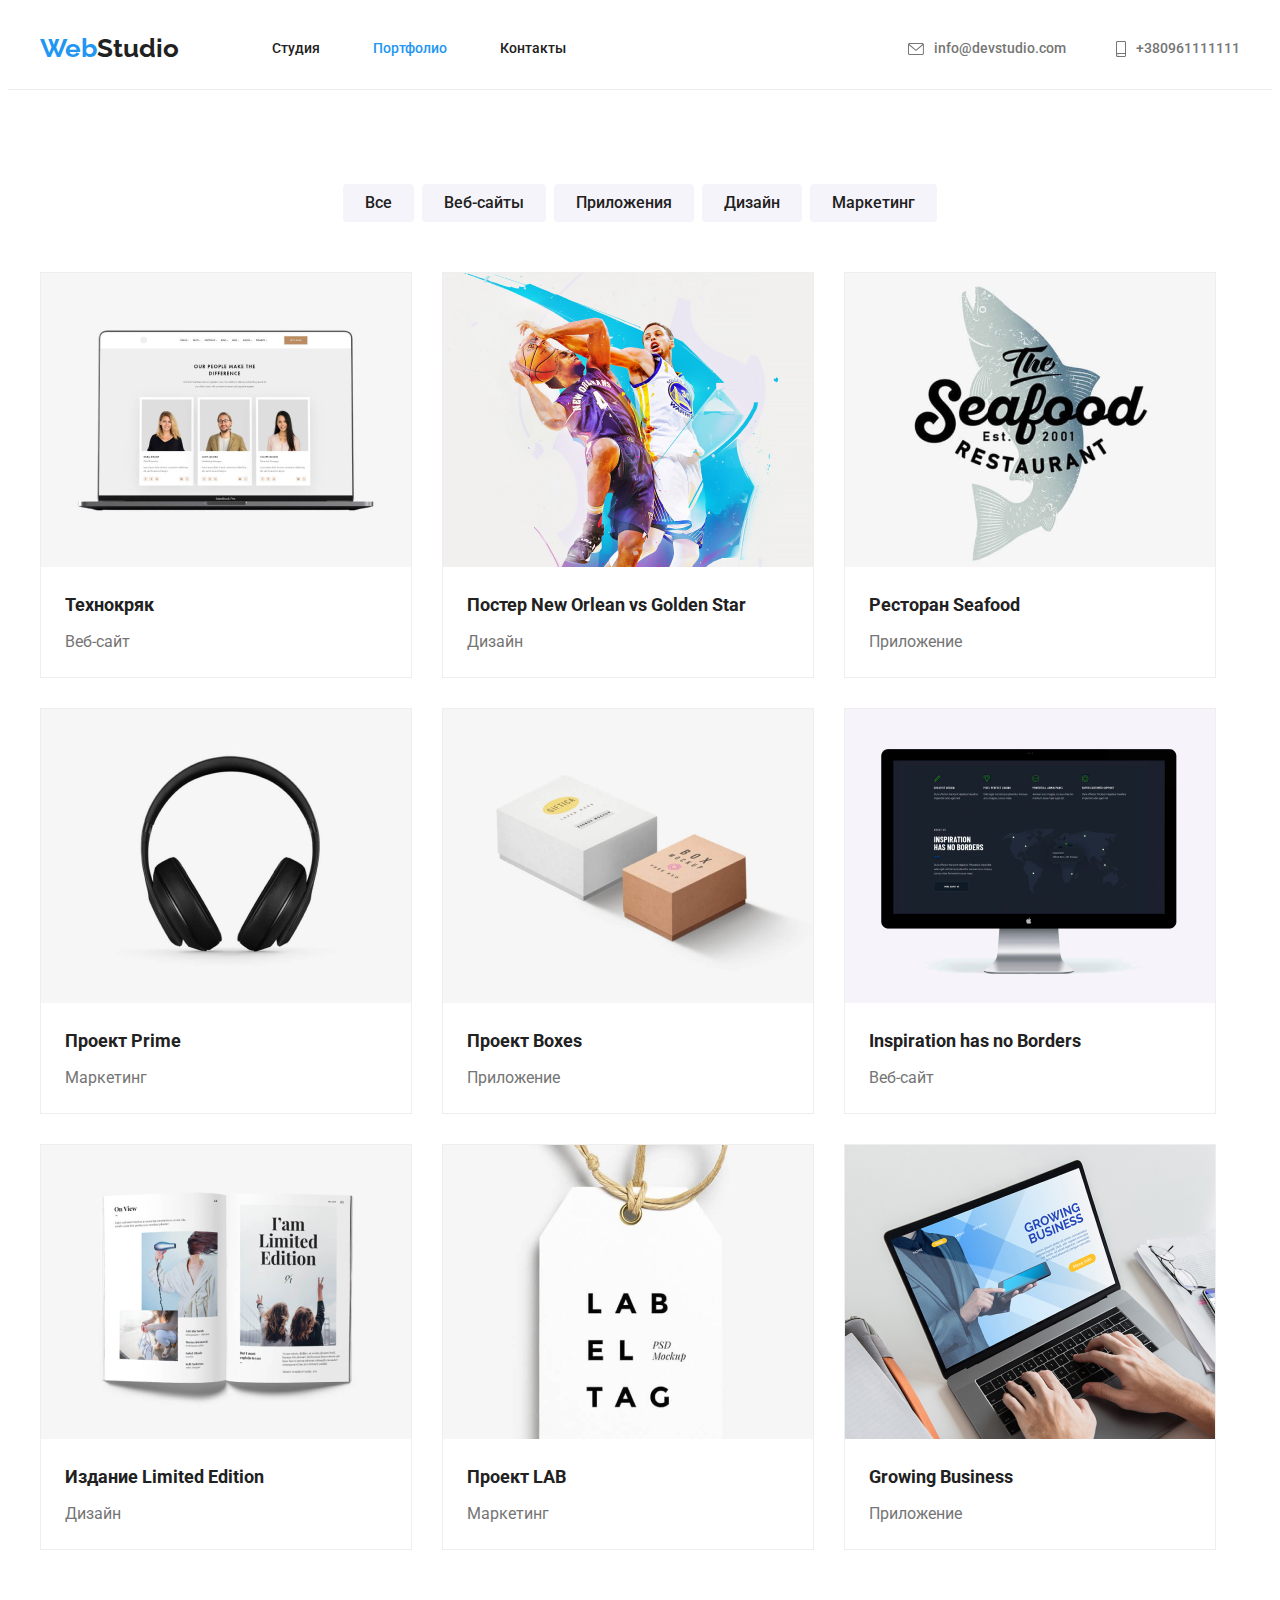
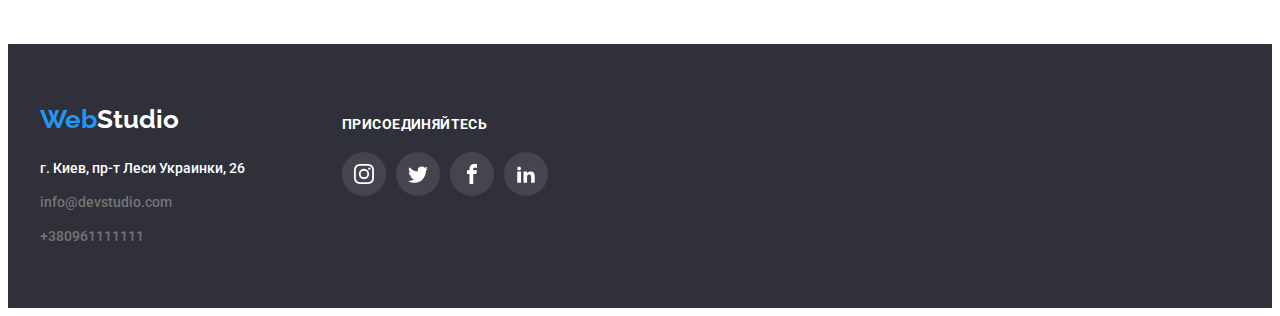
==== portfolio.html @ 9bd4706f "Исходные данные для ДЗ 5" ====
<!DOCTYPE html>
<html lang="en">
<head>
    <meta charset="UTF-8">
    <meta name="viewport" content="width=device-width, initial-scale=1.0">
    <title>Портфолио</title>
    <link 
      rel="stylesheet" href="https://cdnjs.cloudflare.com/ajax/libs/modern-normalize/1.0.0/modern-normalize.min.css"
      integrity="sha512-ISS7cAi1PEhQ8jnbJpJZMd29NlhNj4AWYyLOSp2CE/CsHxTCu+r+t0D2yoJudVrd0/8fTVPUVDzY5Tvli75u/g==" crossorigin="anonymous"
    />
    <link rel="preconnect" href="https://fonts.gstatic.com">
    <link href="https://fonts.googleapis.com/css2?family=Raleway:wght@700&family=Roboto:wght@400;500;700;900&display=swap" rel="stylesheet">
    <link rel="stylesheet" href="./css/style.css">
</head>
<body>
    <!--Шапка сайта с навигацией и контактной информацией-->
    <header class="header-type">
        <div class="container header-nav">
            <nav class="nav">    
                <a class="link-nostyle logo" href="./index.html">Web<span class="header-color">Studio</span></a> 
                 
              <ul class="ul-nostyle site-nav">
                  <li class="item"><a class="link-nostyle link-text" href="./index.html">Студия</a></li>
                  <li class="item"><a class="link-nostyle activ-page" href="#">Портфолио</a></li>
                  <li class="item"><a class="link-nostyle link-text" href="#">Контакты</a></li>
              </ul>
            </nav>
            <ul class="ul-nostyle contact-nav">
                <li class="item"><a class="link-nostyle contact-text" href="mailto:info@devstudio.com">
                                        <svg class="contact-icon" width=16 height=12>
                                           <use href="./images/symbol-defs.svg#icon-envelope"></use>
                                        </svg>
                                        <span>info@devstudio.com</span>    
                                  </a>
                </li>
                <li class="item"><a class="link-nostyle contact-text" href="tel:380961111111">
                                        <svg class="contact-icon" width=10 height=16>
                                          <use href="./images/symbol-defs.svg#icon-smartphone"></use>
                                       </svg>
                                            <span> +380961111111</span>
                                 </a>
                  </li>
             </ul>        
        </div>
  
      </header>
    <main>
        <!--Портфолио-->
        
      <section class="portfolio-cards">
          <div class="container">
               <h1 class="visually-hidden">Наше портфолио</h1>
               <ul class="ul-nostyle  filter-buttons">
                   <li class="filter-element"><button type="button" class="button secondary">Все</button></li>
                   <li class="filter-element"><button type="button" class="button secondary">Веб-сайты</button></li>
                   <li class="filter-element"><button type="button" class="button secondary">Приложения</button></li>
                   <li class="filter-element"><button type="button" class="button secondary">Дизайн</button></li>
                   <li class="filter-element"><button type="button" class="button secondary">Маркетинг</button></li>
               </ul>
        

               <ul class="ul-nostyle cards-container">
                   <li class="cards-element" >
                        <a href="#" class="cards-nostyle">
                           <img src="./images/portfolio/img01.jpg" alt="открытый ноутбук" width="370" height="294">               
                             <div class="cards-information">
                                <h2 class="title-text cards-title">Технокряк</h2>
                                <p class="cards-text">Веб-сайт</p>
                             </div>
                        </a>
                    </li>
                    <li class="cards-element" >
                        <a href="#" class="cards-nostyle">
                            <img src="./images/portfolio/img02.jpg" alt="баскетболисты" width="370" height="294">                
                               <div class="cards-information">
                                 <h2 class="title-text cards-title">Постер New Orlean vs Golden Star</h2>
                                 <p class="cards-text">Дизайн</p>
                               </div>
                         </a>
                    </li>
                    <li class="cards-element" >
                        <a href="#" class="cards-nostyle">
                            <img src="./images/portfolio/img03.jpg" alt="картинка с рыбой" width="370" height="294">                
                               <div class="cards-information">
                                  <h2 class="title-text cards-title">Ресторан Seafood</h2>
                                  <p class="cards-text">Приложение</p>
                               </div>
                        </a>
                    </li>
                    <li class="cards-element" >
                        <a href="#" class="cards-nostyle">
                            <img src="./images/portfolio/img04.jpg" alt="наушники" width="370" height="294">                
                               <div class="cards-information">
                                  <h2 class="title-text cards-title">Проект Prime</h2>
                                  <p class="cards-text">Маркетинг</p>
                               </div>
                        </a>
                    </li>
                    <li class="cards-element" >
                        <a href="#" class="cards-nostyle">
                            <img src="./images/portfolio/img05.jpg" alt="коробочки" width="370" height="294">                
                             <div class="cards-information">
                                <h2 class="title-text cards-title">Проект Boxes</h2>
                                <p class="cards-text">Приложение</p>
                             </div>
                        </a>
                    </li>
                    <li class="cards-element" >
                        <a href="#" class="cards-nostyle">
                            <img src="./images/portfolio/img06.jpg" alt="монитор" width="370" height="294">                
                            <div class="cards-information">
                                <h2 class="title-text cards-title">Inspiration has no Borders</h2>
                                <p class="cards-text">Веб-сайт</p>
                             </div>
                        </a>
                    </li>
                    <li class="cards-element" >
                        <a href="#" class="cards-nostyle">
                            <img src="./images/portfolio/img07.jpg" alt="книга" width="370" height="294">                
                              <div class="cards-information">
                                   <h2 class="title-text cards-title">Издание Limited Edition</h2>
                                   <p class="cards-text">Дизайн</p>
                              </div>
                        </a>
                    </li>
                    <li class="cards-element" >
                        <a href="#" class="cards-nostyle">
                            <img src="./images/portfolio/img08.jpg" alt="бирка" width="370" height="294">                
                              <div class="cards-information">
                                <h2 class="title-text cards-title">Проект LAB</h2>
                                <p class="cards-text">Маркетинг</p>
                             </div>
                        </a>
                    </li>
                    <li class="cards-element" >
                        <a href="#" class="cards-nostyle">
                            <img src="./images/portfolio/img09.jpg" alt="клавиатура ноутбука" width="370" height="294">                
                            <div class="cards-information">
                                 <h2 class="title-text cards-title">Growing Business</h2>
                                 <p class="cards-text">Приложение</p>
                            </div>
                        </a>
                    </li>                
                          
               </ul>
            </div>
      </section>
    </main>
    <!--Подвал-->
    <footer class="footer-type">       
      <div class="container footer-contact">
        <div class="adress-container">
         <a  href="./index.html" class="link-footer logo logo-footer">Web<span class="footer-color">Studio</span></a>          
        
         <ul class="ul-nostyle">
           <li class="footer-element">
             <address>
               <a class="link-footer footer-text" href="#">г. Киев, пр-т Леси Украинки, 26</a>
             </address>        
           </li>
           <li class="footer-element">
             <a class="link-footer footer-contact-text" href="mailto:info@devstudio.com">info@devstudio.com</a>
           </li>
           <li class="footer-element">
             <a class="link-footer footer-contact-text" href="tel:380961111111">+380961111111</a>
           </li>
         </ul>
        </div>
        <div>
          <p class="footer-social-title">присоединяйтесь</p>
          <ul class="ul-nostyle social-list">
            <li class="social-element">
               <a href="#" class="link-nostyle social-button buton-footer">       
                 <svg class="buton-icon" >
                    <use href="./images/symbol-defs.svg#icon-instagram"></use>
                 </svg>              
               </a>
             </li>
            <li class="social-element">
                 <a href="#" class="link-nostyle social-button buton-footer">       
                   <svg class="buton-icon" >
                     <use href="./images/symbol-defs.svg#icon-twitter"></use>
                   </svg>              
                 </a>
             </li>
             <li class="social-element">
                 <a href="#" class="link-nostyle social-button buton-footer">       
                     <svg class="buton-icon" >
                        <use href="./images/symbol-defs.svg#icon-facebook"></use>
                     </svg>              
                </a>
             </li>
            <li class="social-element">
                 <a href="#" class="link-nostyle social-button buton-footer">       
                    <svg class="buton-icon" >
                       <use href="./images/symbol-defs.svg#icon-linkedin2"></use>
                     </svg>              
                 </a>
             </li>
          </ul>
        </div>
    </div>
     
    </footer>   
    
</body>
</html>
---- css/style.css ----
:root {
    /* CSS переменніе к тексту */
    --primary-text-color: #757575;
    --title-text-color: #212121;
    --accent-text-color: #2196F3;
    /* CSS переменніе к фону */
    --primary-color: #ffffff;
    --secondary-color: #F5F4FA;
    --hero-footer-color: #2f303a;   
    /* переменніе к шрифту */
    --primary-font: Roboto;
    --logo-font: Raleway;
    --reserve-font: sans-serif;
}
body {
    background-color: var(--primary-color);

    font-family: var(--primary-font), var(--reserve-font);
    font-weight: 400;
    font-size: 14px;
    line-height: 1.72;

    color: var(--primary-text-color);
}
                /* Отмена стилей списка */
.ul-nostyle {
    list-style: none;
    margin: 0;
    padding: 0;
}
                /* Отмена стилей ссілок */
.link-nostyle,
.link-footer {
    display: inline-block;
    text-decoration: none;
    margin: 0;
    padding: 0;
 

    font-weight: 500;
    font-size: 14px;
    line-height: 1.14;
}
.link-nostyle:hover,
.link-nostyle:focus,
.link-footer:hover,
.link-footer:focus {
    color: var(--accent-text-color);
}

.link-nostyle {
    display: flex;
    align-items: center;
   
}

.cards-nostyle {
    text-decoration: none;
    color: var(--primary-text-color);
}

                /* Оформление цвета ссілки активной страниці */
.activ-page {
    color: var(--accent-text-color);
    padding: 32px 0;
}
                /* Оформление логотипа */
.logo {
    margin-right: 93px;
    padding-top: 25px;
    padding-bottom: 25px; 
    font-weight: 700;
    font-size: 26px;
    line-height: 1.2;
    font-family: var(--logo-font),var(--reserve-font);
    color: var(--accent-text-color);
}
.logo-footer {
    padding-top: 0px;
    padding-bottom: 0px; 
    margin-bottom: 20px;
}

.header-color {
    color: var(--title-text-color);
}
.footer-color {
    color: var(--primary-color);
}
                /* Оформление header and footer */
.header-type {
    border-bottom: 1px solid #ececec;
    background-color: var(--primary-color);
}
.link-text {
    padding: 32px 0px;
    color: var(--title-text-color);
}
.contact-text {
    padding: 32px 0px;
    color:var(--primary-text-color)
}
.footer-contact-text {
    color:var(--primary-text-color)
}
.footer-type,
.hero-type  {
    background-color: var(--hero-footer-color);
}
.footer-type {
    padding: 60px 0px;
}
.footer-text {
    color: var(--primary-color);
}
address { font-style: normal; }

.footer-element {
    margin-bottom: 10px;
}
.footer-element:last-child {
    margin-bottom: 0px;
}
/* Оформление заголовков */
.title-text {
    margin-top: 0px;
    margin-bottom: 0px;
    color: var(--title-text-color);
}
.container {
    margin: 0px auto; 
    padding: 0px 15px;

    width: 1200px;
}
img {
    display: block;
}

/* button CSS */
.button {
    display: inline-block;
    border: none;
    border-radius: 4px;
    font-family: inherit;
    color: #000000;
    background-color: var(--primary-color);
}
.button.primary {

   padding: 10px 32px;
   
   
    background-color: var(--accent-text-color);

    font-weight: 500;
    font-size: 16px;
    line-height: 1.88;
    letter-spacing: 0.06em;

    color: var(--primary-color);
}
.button.secondary {
    padding: 6px 22px;
   background-color: var(--secondary-color);

   font-weight: 500;
   font-size: 16px;
   line-height: 1.62;

   text-align: center;

   color: var(--title-text-color);
}
.button:hover,
.button:focus {
    cursor: pointer;
    box-shadow: 0px 3px 1px rgba(0, 0, 0, 0.1),
    0px 1px 2px rgba(0, 0, 0, 0.08),
    0px 2px 2px rgba(0, 0, 0, 0.12);
    background-color: var(--accent-text-color);
    color: var(--primary-color);
}

 /*Оформление сраниці Студия  */

 .hero-type {
     padding: 200px 0px;

    text-align: center;
   }
   
.hero-text {
    margin-top: 0;
    margin-bottom: 30px;

    font-weight: 900;
    font-size: 44px;
    line-height: 1.36;
    letter-spacing: 0.06em;
    text-transform: uppercase;
    color: var(--primary-color);

}
.overlay {
    height: 600px;
    max-width: 1600px;
    margin-left: auto;
    margin-right: auto;

    background-image: linear-gradient(
                         to right,
                         rgba(47,48,58, 0.4),
                         rgba(47, 48, 58, 0.4)
                         ),
                        url(../images/comando.jpg);

    background-repeat: no-repeat;
    background-position: center;
    background-size: cover;
}
.skils-type, 
.task-type {
    background-color: var(--primary-color);
}
.skils-type {
    padding: 94px 0px;
}
.task-type {
    padding-bottom: 94px;

}
.skils-title {
    margin-bottom: 10px;
    font-weight: 700;
    font-size: 14px;
    line-height: 1.14;

    text-transform: uppercase;
}
.task-title,
.person-title,
.clients-title {
    margin-bottom: 50px;
    text-align: center;

    font-weight: 700;
    font-size: 36px;
    line-height: 1.17;
    
}
.person-type {
    padding: 94px 0px;

    background-color: var(--secondary-color);
    
}

.name-text {
    margin-bottom: 10px;
    text-align: center;


    font-weight: 500;
    font-size: 16px;
    line-height: 1.19;

}
.person-work {
    margin-top: 0px;
    margin-bottom: 16px;

    text-align: center;

    font-size: 16px;
    line-height: 19px;
}

.visually-hidden {
    position: absolute;
    clip: rect(0 0 0 0);
    width: 1px;
    height: 1px;
    margin: -1px;

}
.nav {
display: flex;
align-items: center;
}
.site-nav .item {
    display: inline-block;
    margin-right: 50px;
}

.site-nav .item:last-child {
    margin-right: 0px;
}
.contact-nav {
    display: flex;
}
.contact-nav .item {
    margin-right: 50px;
}
.contact-nav .item:last-child {
    margin-right: 0px;
}

.header-nav {
    display: flex;
    align-items: center;
    justify-content: space-between;
}
.skils-text {
    margin: 0;
    letter-spacing: 0.03em;
}
.skils-container,
.task-list,
.person-list,
.list-clients {
    display: flex;
    justify-content: center;
}

.skils-element {
width: 270px;
margin-right: 30px;
}
.skils-element:last-child {
    margin-right: 0px;
}
.skils-element::before {
    display: block;
    content: "";
    height: 120px;
    margin-bottom: 30px;
    border-radius: 4px;
    background: var(--secondary-color);
    background-size: 70px;
    background-repeat: no-repeat;
    background-position: center;
   
}
.skils-element:nth-child(1)::before {
    background-image: url(../images/icons/antenna.svg);
}
.skils-element:nth-child(2)::before {
    background-image: url(../images/icons/clock.svg);
}
.skils-element:nth-child(3)::before {
    background-image: url(../images/icons/diagram.svg);
}
.skils-element:nth-child(4)::before {
    background-image: url(../images/icons/astronaut.svg);
}
.task-element {
    width: 370;
    margin-right: 30px;
}
.task-element:last-child {
    margin-right: 0px;
}
.person-information {
    padding: 30px 32px;
}
.person-element {
    width: 270px;
    margin-right: 30px;

    box-shadow: 0px 1px 3px rgba(0, 0, 0, 0.12),
                0px 1px 1px rgba(0, 0, 0, 0.14),
                0px 2px 1px rgba(0, 0, 0, 0.2);
    border-radius: 0px 0px 4px 4px;
    background-color: var(--primary-color);
}
.person-element:last-child {
    margin-right: 0px; 
}
.regular-clients {
    padding-top: 94px;
    padding-bottom: 94px;
    background-color: var(--primary-color);
}
.item-clients {
    display: flex;

    width: 170px;
    height: 90px;
    margin-right: 30px;
    border: 1px solid #AFB1B8;
    
    color: #AFB1B8;
    border-radius: 4px;
}
.item-clients:last-child {
    margin-right: 0px;
}
.item-clients:hover,
.item-clients:focus {
    cursor: pointer;
    border: 1px solid var(--accent-text-color);
    color: var(--accent-text-color);
}
.logo-tipe {

    display: flex;
    justify-content: center;
    align-items: center;
    margin: 0px;
    padding: 0px;
    width: 100%;
    height: 100%;

    color: currentColor;    
}

.clients-logo,
.clients-logo:hover {
    fill: currentColor;
}


/* Оформление Портфолио */

.portfolio-cards {
    padding: 94px 0;
}

.cards-title {
    margin: 0px;
    padding: 0px;
    margin-bottom: 4px;

    font-weight: 700;
    font-size: 18px;
    line-height: 2.0;

}
.cards-text {
    margin: 0px;
    padding: 0px;

    font-size: 16px;
    line-height: 1.88;
}
.filter-buttons {
    display: flex;
    justify-content: center;
    margin-bottom: 50px;
}
.filter-element {
    margin-right: 8px;
}
.filter-element:last-child {
    margin-right: 0px;
}
.cards-container {
    display: flex;
    flex-wrap: wrap;
}
.cards-element {
    width: 370px;
    margin-right: 30px;
    margin-bottom: 30px;

    border: 1px solid #eeeeee;

}
.cards-element:nth-child(3n) {
    margin-right: 0px;
}
.cards-element:nth-last-child(-n+3) {
    margin-bottom: 0px;
}
.cards-element:hover {
    box-shadow: 0px 1px 1px rgba(0, 0, 0, 0.12),
                0px 4px 4px rgba(0, 0, 0, 0.06),
                1px 4px 6px rgba(0, 0, 0, 0.16);

}
.cards-information {
    padding: 20px 24px;
}



/* кнопки соцсетей */
.social-content,
.social-list  {
    display: flex;
}
/* 
.social-list {
    display: flex;
} */
.social-button {
    display: flex;
    justify-content: center;
    align-items: center;
    padding: 0px;
    cursor: pointer;
    border: none;
    height: 100%;
    width: 100%;
    border-radius: 50%;
   color: #AFB1B8;
    background-color: var(--primary-color);
    fill: #AFB1B8;

}
.social-element {
    display: flex;
    margin-right: 10px;
    height: 44px;
    width: 44px;
}
.social-element:last-child {
    margin-right: 0px;
}
.buton-icon {
    width: 20px;
    height: 20px;
    fill: currentColor;
}
 .social-button:hover,
 .social-button:focus {
     color: var(--primary-color);
     background-color: var(--accent-text-color);
 }
 
 /* иконки почті и телефона */
 .contact-icon {
     margin-right: 10px;
     fill: currentColor;
 }
 /* Иконки футера */

 .adress-container {
     margin-right: 70px;
 }
 .footer-contact {
     display: flex;
 }
 .footer-social-title {
     margin: 12px 0px 20px;

    font-weight: 700;
    font-size: 14px;
    line-height: 1.143;
    letter-spacing: 0.03em;
    text-transform: uppercase;

    color: var(--primary-color);
     
 }
 .buton-footer {  
     background-color: rgba(255, 255,255, .1);
     color: var(--primary-color);
 }
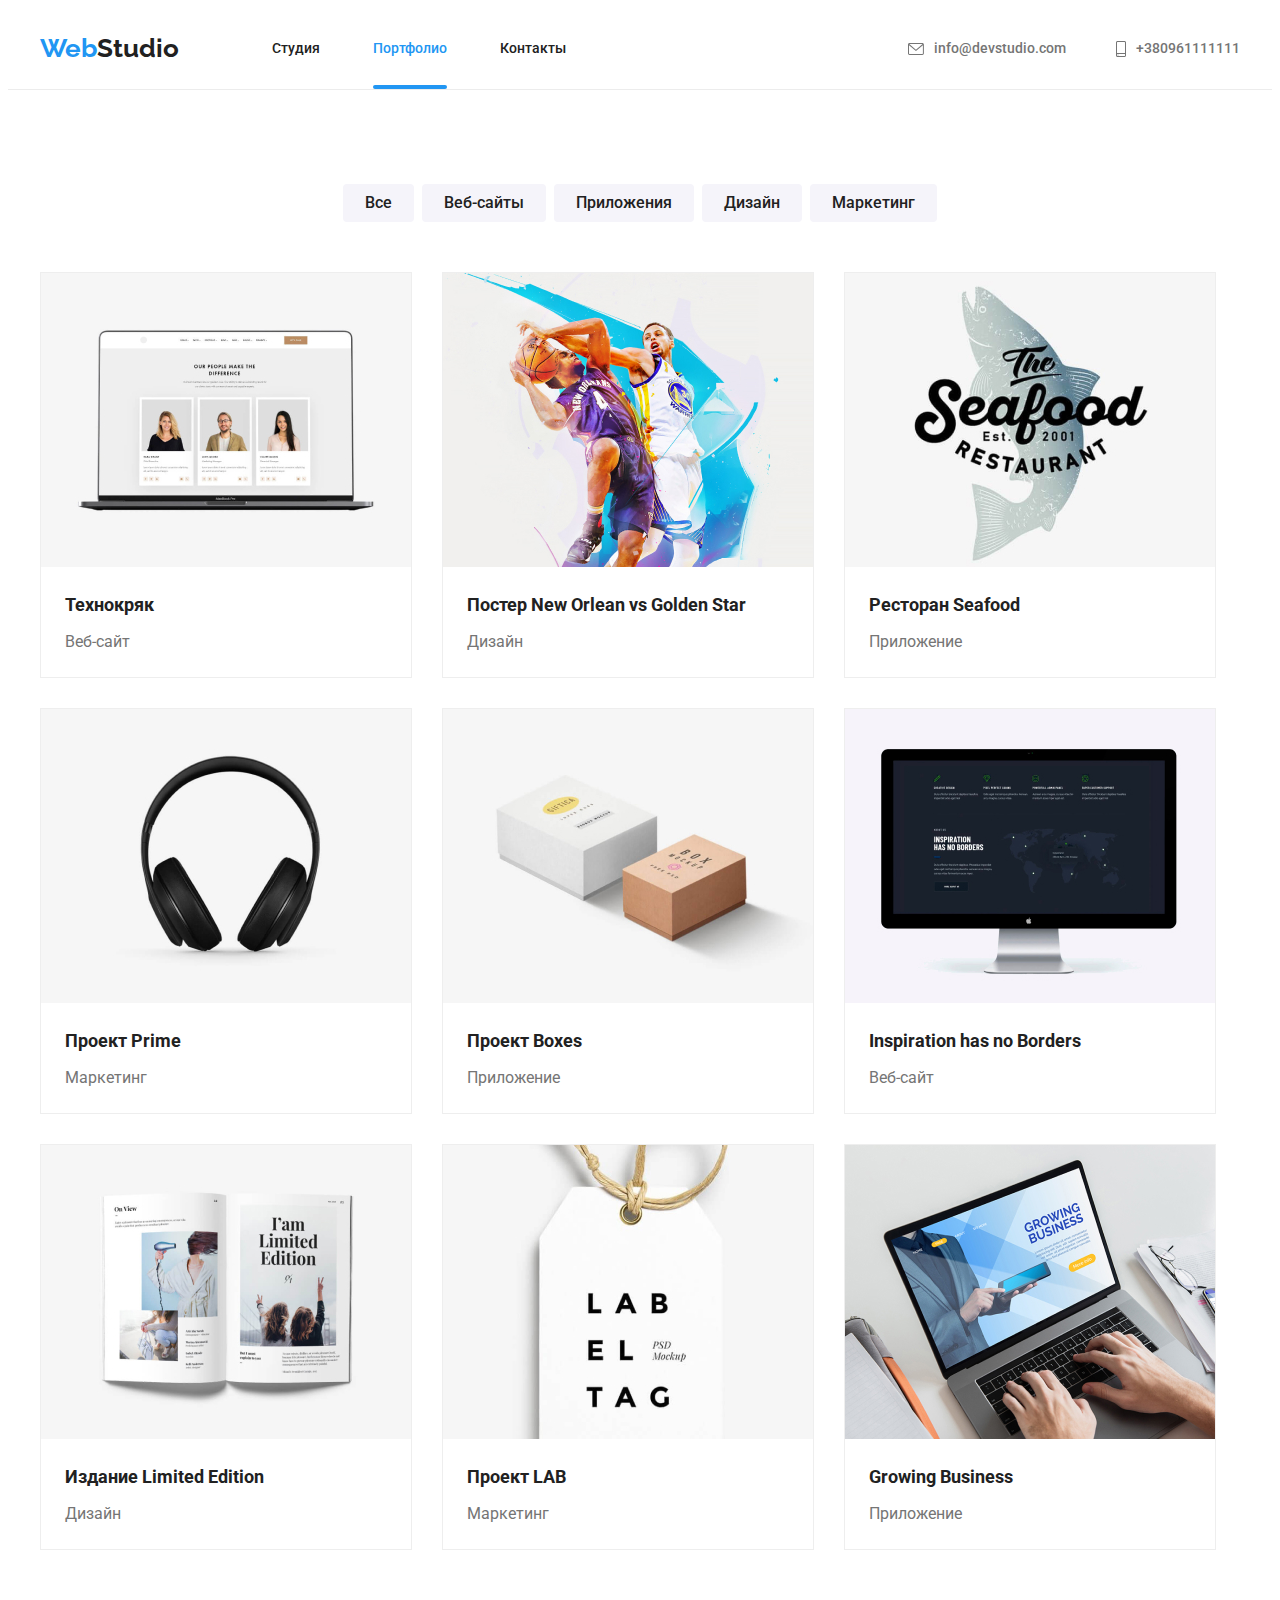
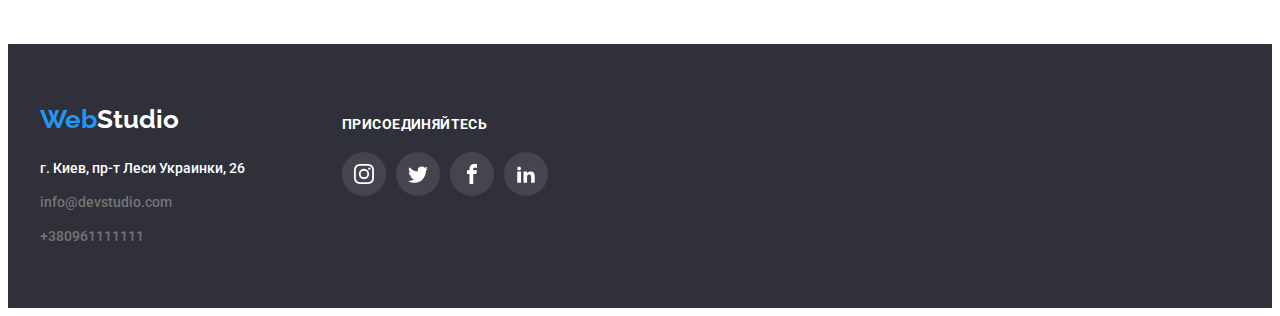
==== commit 8efb54bc: "Модальное окно полоски технокряк" ====
--- a/portfolio.html
+++ b/portfolio.html
@@ -62,11 +62,19 @@
                <ul class="ul-nostyle cards-container">
                    <li class="cards-element" >
                         <a href="#" class="cards-nostyle">
+                          <div class="cards-position">
                            <img src="./images/portfolio/img01.jpg" alt="открытый ноутбук" width="370" height="294">               
-                             <div class="cards-information">
+                           <p class="cards-content">
+                            Технокряк это современная площадка распространения коронавируса.
+                            Компании используют эту платформу для цифрового шпионажа и атак на
+                            защищенніе сервера конкурентов.
+                          </p>
+                       </div>  
+                           <div class="cards-information">
                                 <h2 class="title-text cards-title">Технокряк</h2>
                                 <p class="cards-text">Веб-сайт</p>
                              </div>
+                            
                         </a>
                     </li>
                     <li class="cards-element" >
--- a/css/style.css
+++ b/css/style.css
@@ -64,6 +64,20 @@
     color: var(--accent-text-color);
     padding: 32px 0;
 }
+.item .activ-page {
+    position: relative;
+}
+.activ-page::after {
+   
+    position: absolute;
+    bottom: 0;
+    content: "";
+    height: 4px;
+    width: 100%;
+    border-radius: 2px;
+    
+    background: var(--accent-text-color);
+}
                 /* Оформление логотипа */
 .logo {
     margin-right: 93px;
@@ -238,6 +252,30 @@
 
     text-transform: uppercase;
 }
+.task-img {
+    position: relative;
+   
+}
+.task-name {
+    position: absolute;
+    bottom: 0;
+    left: 0;
+
+    display: flex;
+    width: 100%;
+    margin: 0;
+    padding: 27px 0;
+    justify-content: center;
+
+    font-weight: 700;
+    font-size: 14px;
+    line-height: 1.143;
+    letter-spacing: 0.03em;
+    text-transform: uppercase;
+    background-color: rgba(47, 48, 58, 0.8);
+    color: var(--primary-color);
+}
+
 .task-title,
 .person-title,
 .clients-title {
@@ -482,6 +520,53 @@
 .cards-information {
     padding: 20px 24px;
 }
+
+.cards-position {
+    position: relative;
+}
+.cards-position::before {
+    position: absolute;
+    display: inline-block;
+    content: "";
+    opacity: 0;
+  
+    width: 100%;
+    height: 100%;
+    background-color:rgba(33, 150, 243, 0.9);
+}
+
+.cards-content {
+    position: absolute;
+    top: 0;
+    left: 0;
+    margin: 0;
+    padding: 63px 24px;
+    opacity: 0;
+  
+
+    font-weight: 400;
+    font-size: 18px;
+    line-height: 1.556;
+    letter-spacing: 0.03em;
+    color: var(--primary-color);
+
+}
+.cards-element:hover .cards-content,
+.cards-element:hover .cards-position::before {
+    opacity: 1;
+}
+
+/* .cards-position:hover .cards-content,
+.cards-position:hover::before {
+    opacity: 1;
+} */
+
+
+
+
+/* .cards-element:hover .cards-position::before {
+    opacity: 1;
+} */
 
 
 
@@ -558,4 +643,68 @@
      background-color: rgba(255, 255,255, .1);
      color: var(--primary-color);
  }
- +
+
+ /* Модальное окно и бекдроп */
+
+
+.backdrop {
+    position: fixed;
+    top: 0;
+    left: 0;
+    height: 100%;
+    width: 100%;
+    background-color: rgba(0, 0, 0, 0.2);
+}
+.backdrop.is-hidden {
+    opacity: 0;
+    pointer-events: none;
+}
+.modal {
+    position: absolute;
+    left: 50%;
+    top: 50%;
+    transform: translate(-50%, -50%);
+
+
+    width: 528px;
+    height: 581px;
+    padding: 20px;
+
+    border-radius: 4px;
+    box-shadow:  0px 1px 3px rgba(0, 0, 0, 0.12),
+                 0px 1px 1px rgba(0, 0, 0, 0.14), 
+                 0px 2px 1px rgba(0, 0, 0, 0.2);;
+    background-color: var(--primary-color);
+    
+}
+
+/* Кнопка модального окна */
+
+.modal-button {
+    position: absolute;
+    top: 8px;
+    right: 8px;
+    display: flex;
+    justify-content: center;
+    align-items: center;
+    padding: 0px;
+
+    cursor: pointer;
+    width: 31px;
+    height: 31px;
+    border: solid 1px var(--title-text-color);
+    border-radius: 50%;
+    color: var(--title-text-color);
+    background-color: var(--primary-color);
+}
+
+.modal-button:hover,
+.modal-button:focus {
+   border: solid 1px var(--accent-text-color);
+   color: var(--accent-text-color);
+}
+.cross,
+.cross :hover {
+    fill: currentColor;
+}